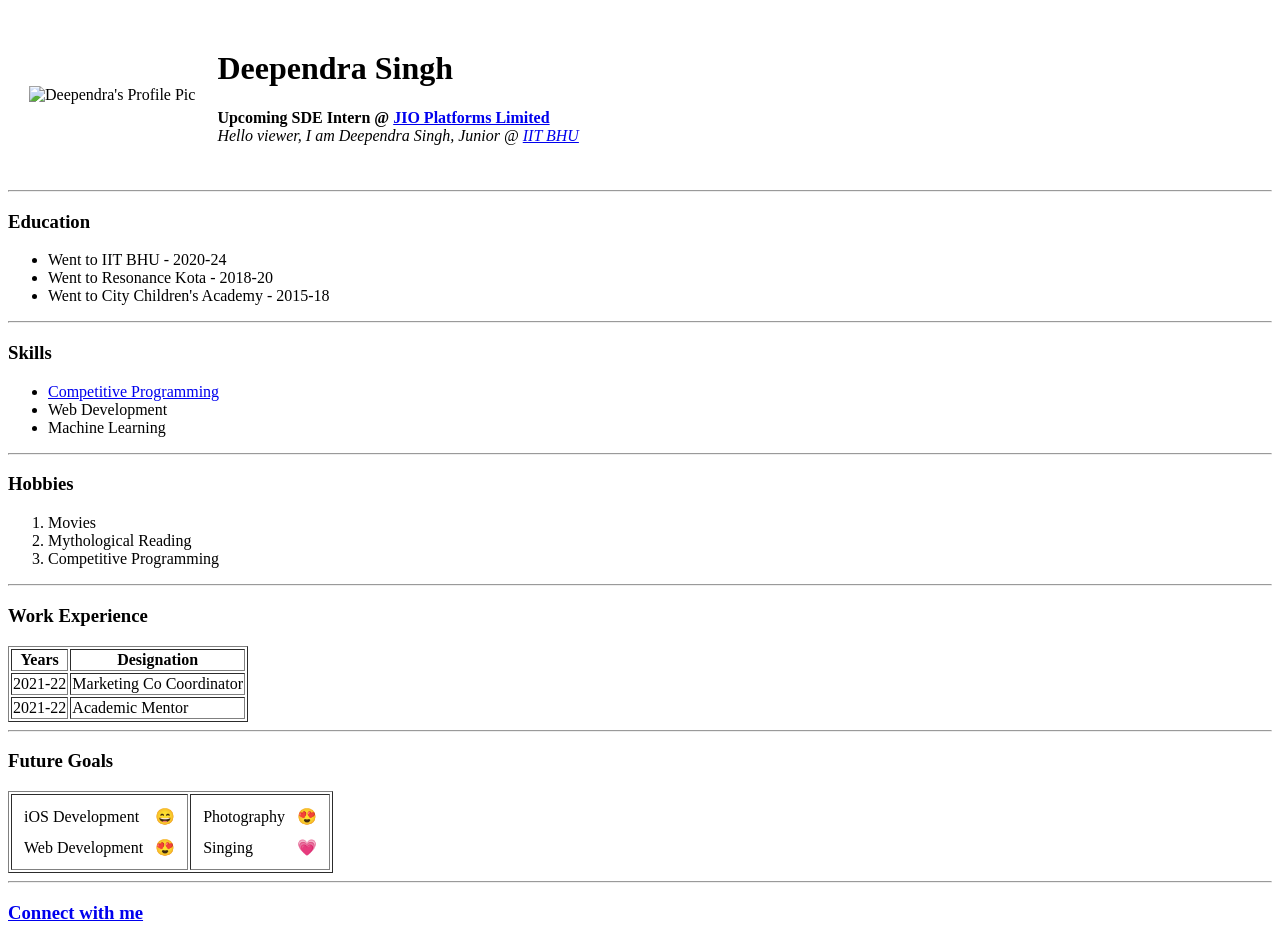
==== index.html @ 47310ad2 "Added initial CV Files" ====
<!DOCTYPE html>
<html lang="en">
<head>
    <meta charset="UTF-8">
    <!-- <meta http-equiv="X-UA-Compatible" content="IE=edge"> -->
    <!-- <meta name="viewport" content="width=device-width, initial-scale=1.0"> -->
    <title>Deependra's Personal Site</title>
</head>
<body>


    <table cellSpacing="20">
        <tr>
            <td>
                <img src="https://media-exp1.licdn.com/dms/image/C4D03AQH-cRXarhasdA/profile-displayphoto-shrink_800_800/0/1655839443995?e=1671667200&v=beta&t=ei8yGhrlKo-r38wbTFPX1SD-MoRyCg77c3kJnidg4No" 
                    alt="Deependra's Profile Pic"
                    width="200"
                    height="200"
                >
            </td>
            <td>
                <h1>Deependra Singh</h1>
                <p> <strong>Upcoming SDE Intern @ <a href="https://www.jio.com/" target="_blank">JIO Platforms Limited</a></strong> <br>
                    <em>Hello viewer, I am Deependra Singh, Junior @ <a href="https://www.iitbhu.ac.in/" target="_blank" >IIT BHU</a></em>
                </p>
            </td>
        </tr>
    </table>


    <hr>
    <h3>Education</h3>
    <p> 
        <ul>
            <li>Went to IIT BHU - 2020-24</li>
            <li>Went to Resonance Kota - 2018-20</li>
            <li>Went to City Children's Academy - 2015-18</li>
        </ul>
    </p>
    <hr>
    <h3>Skills</h3>
    <p>
        <ul>
            <li> <a href="https://codeforces.com/profile/coder_deepu_1037" target="_blank">Competitive Programming</a></li>
            <li>Web Development</li>
            <li>Machine Learning</li>
        </ul>
    </p>
    <hr>
    <h3>Hobbies</h3>
    <p>
        <ol>
            <li>Movies</li>
            <li>Mythological Reading</li>
            <li>Competitive Programming</li>
        </ol>
    </p>
    <hr>
    <h3>Work Experience</h3>
    <table border="1">
        <thead>
            <tr>
                <th>Years</th>
                <th>Designation</th>
            </tr>
        </thead>
        <tbody>
            <tr>
                <td>2021-22</td>
                <td>Marketing Co Coordinator</td>
            </tr>
            <tr>
                <td>2021-22</td>
                <td>Academic Mentor</td>
            </tr>
        </tbody>
    </table>
    <hr>
    <h3>Future Goals</h3>
    <table border="1">
        <tr>
            <td>
                <table cellSpacing="10">
                    <tr>
                        <td>iOS Development</td>
                        <td>&#128516;</td>
                    </tr>
                    <tr>
                        <td>Web Development</td>
                        <td>&#128525</td>
                    </tr>
                </table>
            </td>
            <td>    
                <table cellSpacing="10">
                    <tr>
                        <td>Photography</td>
                        <td>&#128525;</td>
                    </tr>
                    <tr>
                        <td>Singing</td>
                        <td>&#128151</td>
                    </tr>
                </table>
            </td>
        </tr>
    </table>
    <hr>

    


    <h3><a href="contacts.html" target="_blank">Connect with me</a></h3>
</body>
</html>
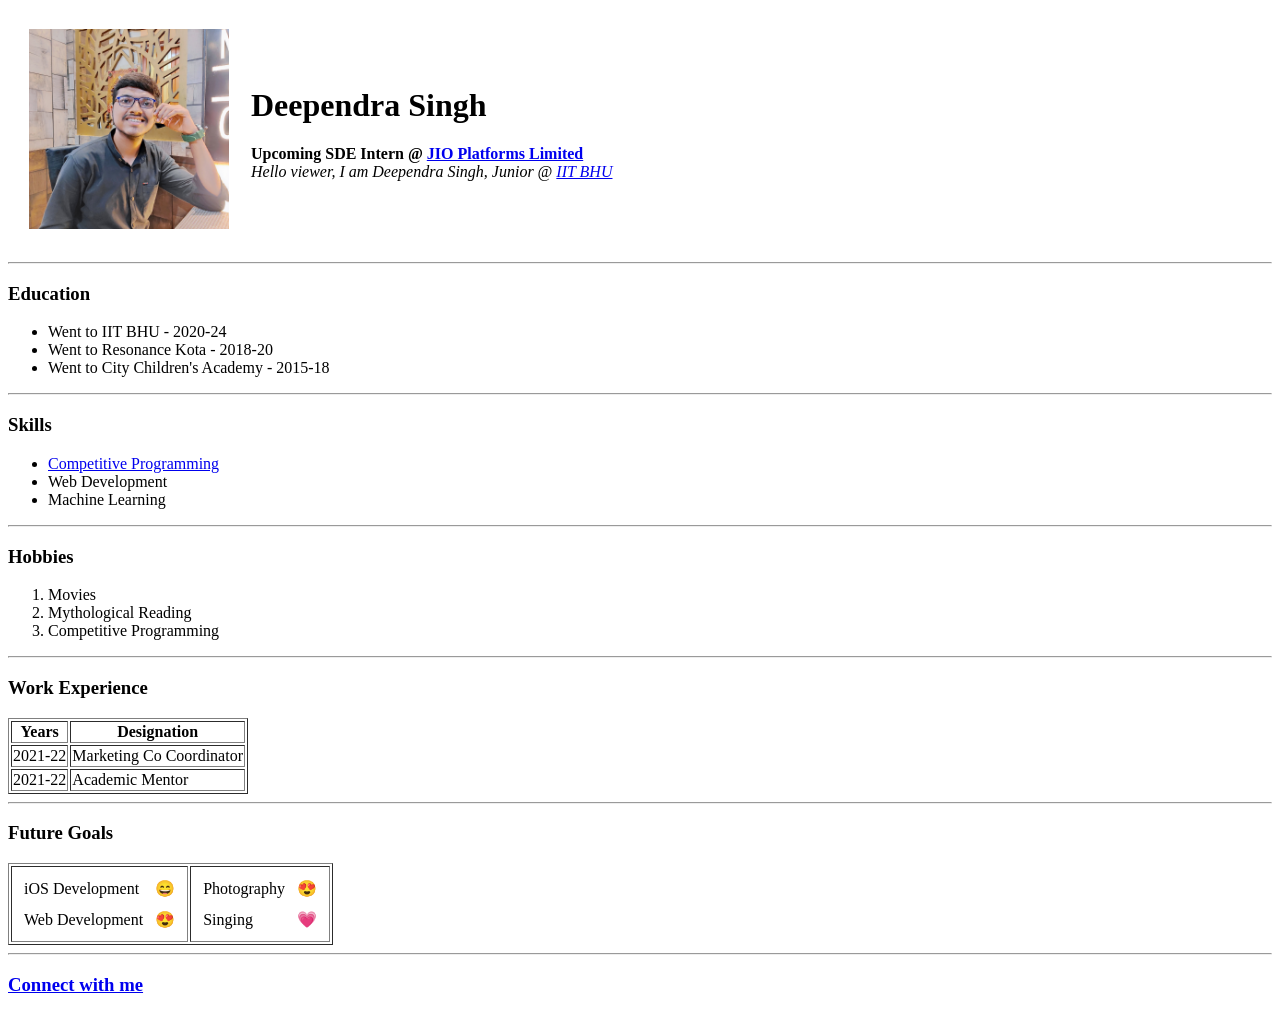
==== commit 7e4845ed: "Update index.html" ====
--- a/index.html
+++ b/index.html
@@ -12,7 +12,7 @@
     <table cellSpacing="20">
         <tr>
             <td>
-                <img src="https://media-exp1.licdn.com/dms/image/C4D03AQH-cRXarhasdA/profile-displayphoto-shrink_800_800/0/1655839443995?e=1671667200&v=beta&t=ei8yGhrlKo-r38wbTFPX1SD-MoRyCg77c3kJnidg4No" 
+                <img src="My photo.jpg" 
                     alt="Deependra's Profile Pic"
                     width="200"
                     height="200"
@@ -112,4 +112,4 @@
 
     <h3><a href="contacts.html" target="_blank">Connect with me</a></h3>
 </body>
-</html>+</html>
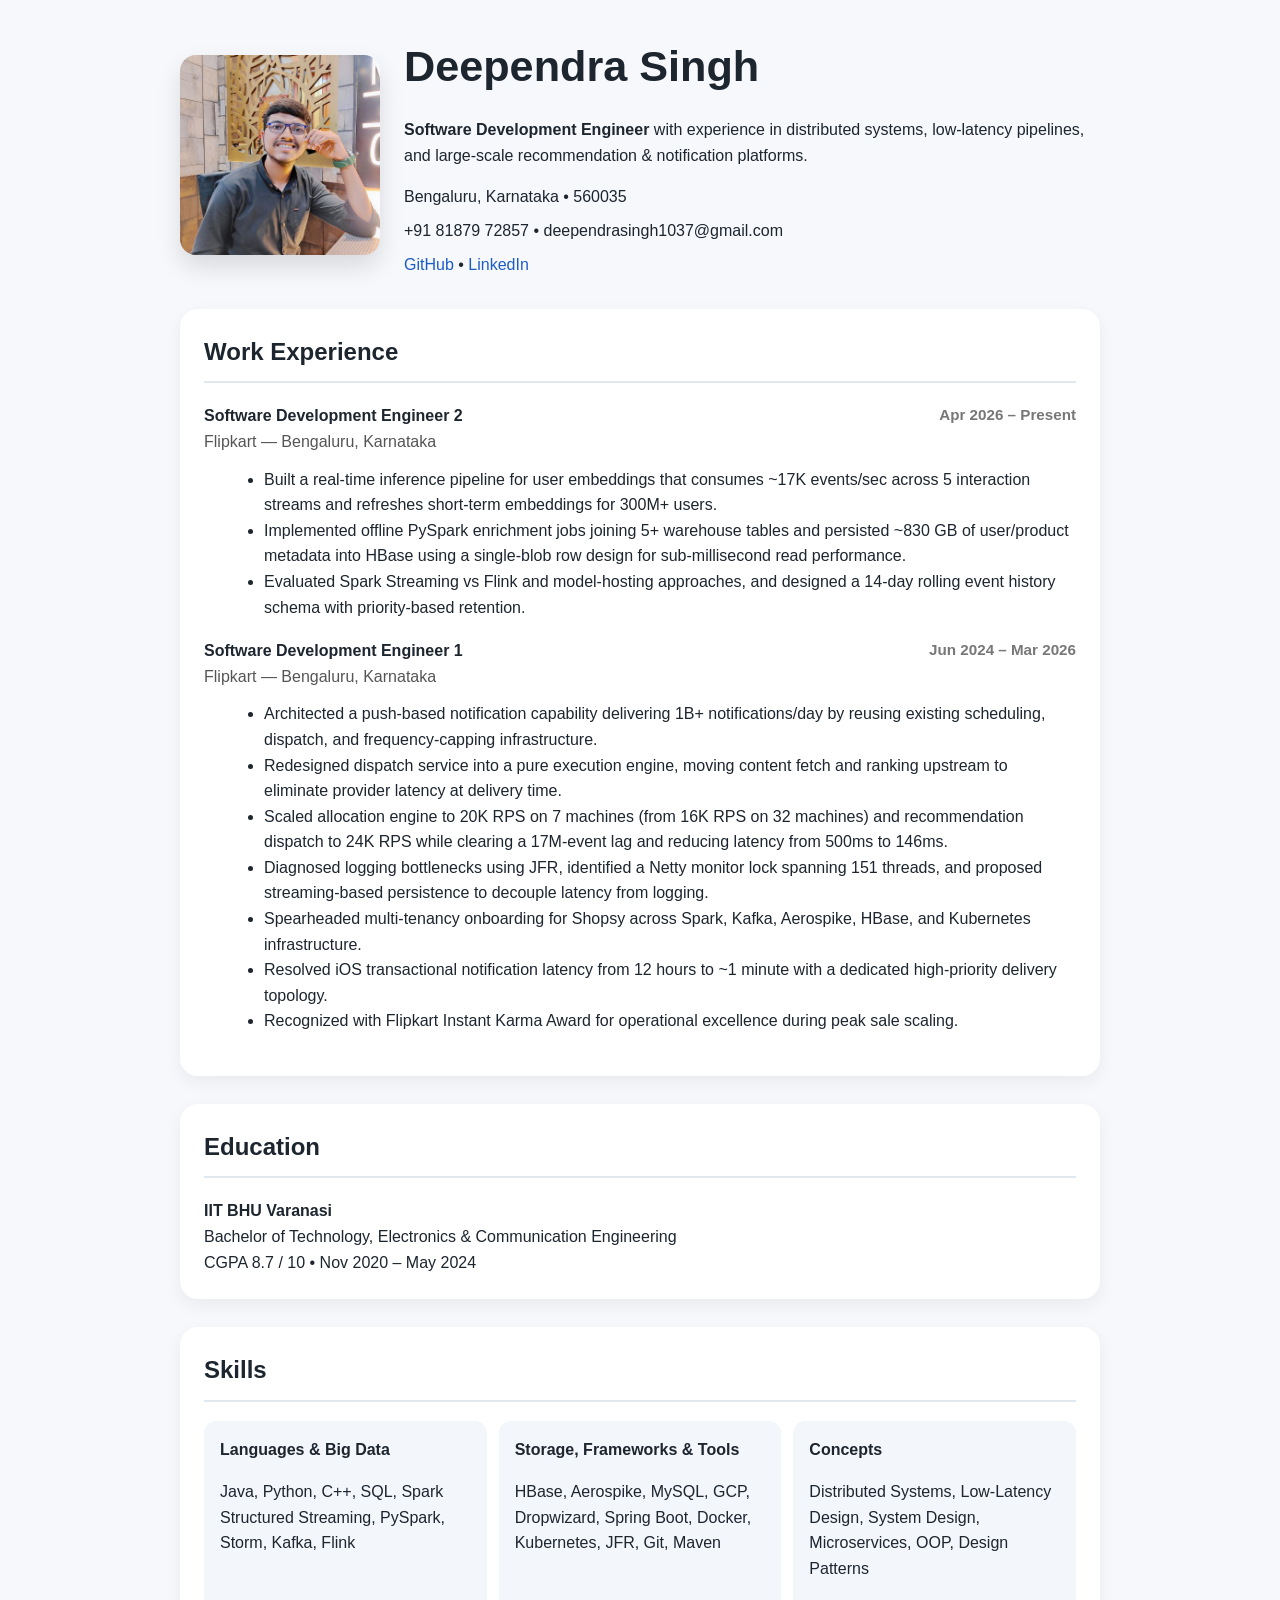
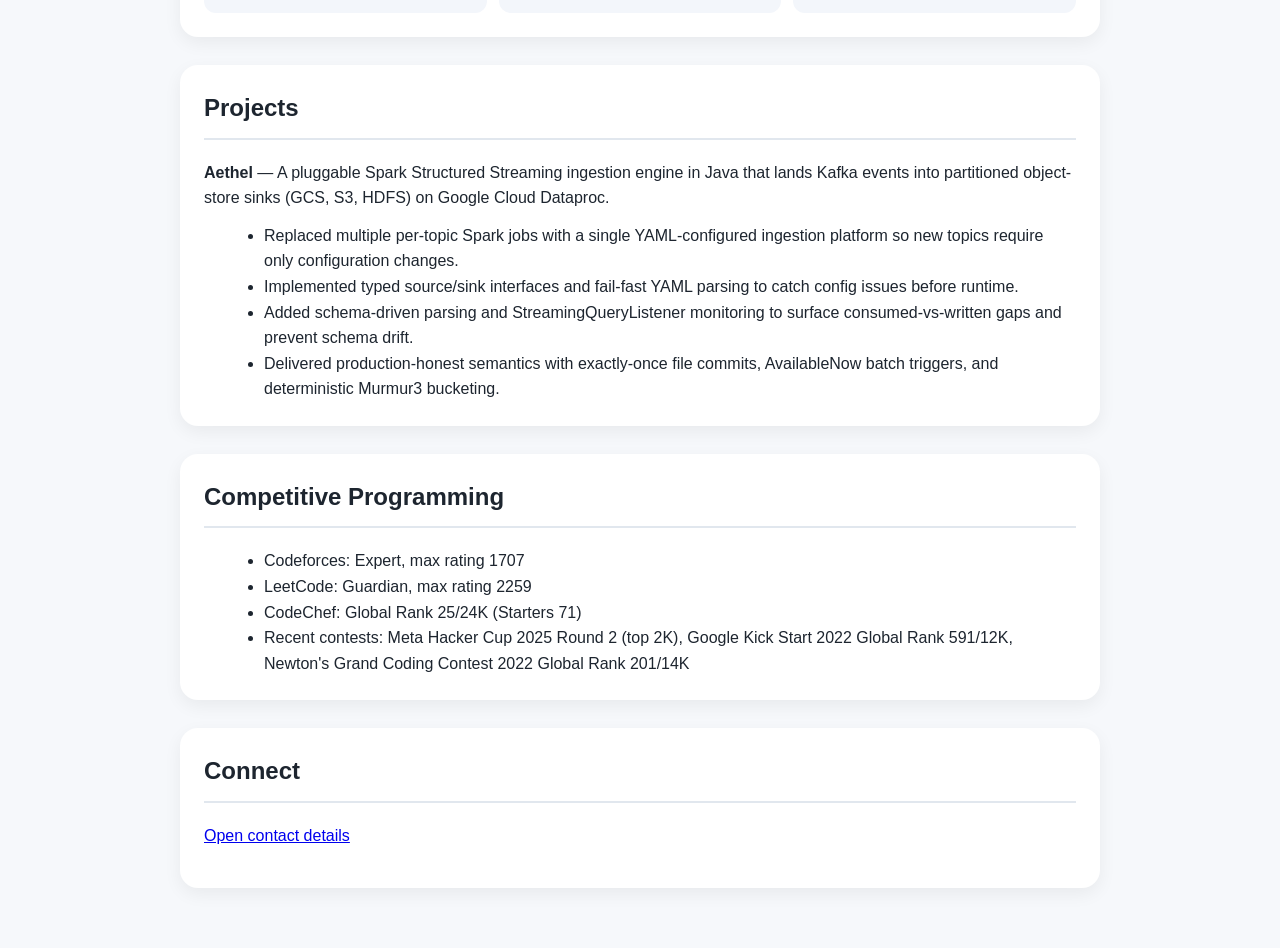
==== commit aa8fc82b: "enriching more details with resume points" ====
--- a/index.html
+++ b/index.html
@@ -2,114 +2,209 @@
 <html lang="en">
 <head>
     <meta charset="UTF-8">
-    <!-- <meta http-equiv="X-UA-Compatible" content="IE=edge"> -->
-    <!-- <meta name="viewport" content="width=device-width, initial-scale=1.0"> -->
-    <title>Deependra's Personal Site</title>
+    <meta name="viewport" content="width=device-width, initial-scale=1.0">
+    <title>Deependra Singh — CV</title>
+    <style>
+        body {
+            font-family: Arial, sans-serif;
+            line-height: 1.6;
+            margin: 0;
+            padding: 0;
+            background: #f6f8fb;
+            color: #1d252f;
+        }
+        .page {
+            max-width: 920px;
+            margin: 0 auto;
+            padding: 32px;
+        }
+        header {
+            display: grid;
+            grid-template-columns: 200px 1fr;
+            gap: 24px;
+            align-items: center;
+            margin-bottom: 32px;
+        }
+        img.profile {
+            width: 200px;
+            height: 200px;
+            object-fit: cover;
+            border-radius: 16px;
+            box-shadow: 0 12px 24px rgba(0,0,0,0.12);
+        }
+        header h1 {
+            margin: 0 0 10px;
+            font-size: 2.7rem;
+        }
+        .contact-list {
+            list-style: none;
+            padding: 0;
+            margin: 12px 0 0;
+            display: grid;
+            gap: 8px;
+        }
+        .contact-list li a {
+            color: #1c5cc7;
+            text-decoration: none;
+        }
+        section {
+            margin-bottom: 28px;
+            background: #ffffff;
+            border-radius: 18px;
+            padding: 24px;
+            box-shadow: 0 6px 18px rgba(0,0,0,0.06);
+        }
+        section h2 {
+            margin-top: 0;
+            border-bottom: 2px solid #e1e7ee;
+            padding-bottom: 10px;
+        }
+        .job {
+            margin-bottom: 18px;
+        }
+        .job-title {
+            display: flex;
+            justify-content: space-between;
+            flex-wrap: wrap;
+            gap: 8px;
+            font-weight: 700;
+        }
+        .job-company {
+            color: #555;
+        }
+        .job-period {
+            color: #777;
+            font-size: 0.95rem;
+        }
+        ul {
+            margin: 12px 0 0 20px;
+        }
+        .skill-grid {
+            display: grid;
+            gap: 12px;
+            grid-template-columns: repeat(auto-fit, minmax(220px, 1fr));
+        }
+        .skill-group {
+            background: #f3f6fb;
+            padding: 16px;
+            border-radius: 12px;
+        }
+        .skill-group h3 {
+            margin-top: 0;
+            font-size: 1rem;
+        }
+        @media (max-width: 760px) {
+            header {
+                grid-template-columns: 1fr;
+            }
+            .job-title {
+                flex-direction: column;
+                align-items: flex-start;
+            }
+        }
+    </style>
 </head>
 <body>
-
-
-    <table cellSpacing="20">
-        <tr>
-            <td>
-                <img src="My photo.jpg" 
-                    alt="Deependra's Profile Pic"
-                    width="200"
-                    height="200"
-                >
-            </td>
-            <td>
+    <div class="page">
+        <header>
+            <img class="profile" src="My photo.jpg" alt="Deependra Singh profile photo">
+            <div>
                 <h1>Deependra Singh</h1>
-                <p> <strong>Upcoming SDE Intern @ <a href="https://www.jio.com/" target="_blank">JIO Platforms Limited</a></strong> <br>
-                    <em>Hello viewer, I am Deependra Singh, Junior @ <a href="https://www.iitbhu.ac.in/" target="_blank" >IIT BHU</a></em>
-                </p>
-            </td>
-        </tr>
-    </table>
-
-
-    <hr>
-    <h3>Education</h3>
-    <p> 
-        <ul>
-            <li>Went to IIT BHU - 2020-24</li>
-            <li>Went to Resonance Kota - 2018-20</li>
-            <li>Went to City Children's Academy - 2015-18</li>
-        </ul>
-    </p>
-    <hr>
-    <h3>Skills</h3>
-    <p>
-        <ul>
-            <li> <a href="https://codeforces.com/profile/coder_deepu_1037" target="_blank">Competitive Programming</a></li>
-            <li>Web Development</li>
-            <li>Machine Learning</li>
-        </ul>
-    </p>
-    <hr>
-    <h3>Hobbies</h3>
-    <p>
-        <ol>
-            <li>Movies</li>
-            <li>Mythological Reading</li>
-            <li>Competitive Programming</li>
-        </ol>
-    </p>
-    <hr>
-    <h3>Work Experience</h3>
-    <table border="1">
-        <thead>
-            <tr>
-                <th>Years</th>
-                <th>Designation</th>
-            </tr>
-        </thead>
-        <tbody>
-            <tr>
-                <td>2021-22</td>
-                <td>Marketing Co Coordinator</td>
-            </tr>
-            <tr>
-                <td>2021-22</td>
-                <td>Academic Mentor</td>
-            </tr>
-        </tbody>
-    </table>
-    <hr>
-    <h3>Future Goals</h3>
-    <table border="1">
-        <tr>
-            <td>
-                <table cellSpacing="10">
-                    <tr>
-                        <td>iOS Development</td>
-                        <td>&#128516;</td>
-                    </tr>
-                    <tr>
-                        <td>Web Development</td>
-                        <td>&#128525</td>
-                    </tr>
-                </table>
-            </td>
-            <td>    
-                <table cellSpacing="10">
-                    <tr>
-                        <td>Photography</td>
-                        <td>&#128525;</td>
-                    </tr>
-                    <tr>
-                        <td>Singing</td>
-                        <td>&#128151</td>
-                    </tr>
-                </table>
-            </td>
-        </tr>
-    </table>
-    <hr>
-
-    
-
-
-    <h3><a href="contacts.html" target="_blank">Connect with me</a></h3>
+                <p><strong>Software Development Engineer</strong> with experience in distributed systems, low-latency pipelines, and large-scale recommendation & notification platforms.</p>
+                <ul class="contact-list">
+                    <li>Bengaluru, Karnataka • 560035</li>
+                    <li>+91 81879 72857 • deependrasingh1037@gmail.com</li>
+                    <li><a href="https://github.com/deependrasingh1037" target="_blank">GitHub</a> • <a href="https://www.linkedin.com/in/deependra-singh-41943715a/" target="_blank">LinkedIn</a></li>
+                </ul>
+            </div>
+        </header>
+
+        <section>
+            <h2>Work Experience</h2>
+            <article class="job">
+                <div class="job-title">
+                    <span>Software Development Engineer 2</span>
+                    <span class="job-period">Apr 2026 – Present</span>
+                </div>
+                <div class="job-company">Flipkart — Bengaluru, Karnataka</div>
+                <ul>
+                    <li>Built a real-time inference pipeline for user embeddings that consumes ~17K events/sec across 5 interaction streams and refreshes short-term embeddings for 300M+ users.</li>
+                    <li>Implemented offline PySpark enrichment jobs joining 5+ warehouse tables and persisted ~830 GB of user/product metadata into HBase using a single-blob row design for sub-millisecond read performance.</li>
+                    <li>Evaluated Spark Streaming vs Flink and model-hosting approaches, and designed a 14-day rolling event history schema with priority-based retention.</li>
+                </ul>
+            </article>
+            <article class="job">
+                <div class="job-title">
+                    <span>Software Development Engineer 1</span>
+                    <span class="job-period">Jun 2024 – Mar 2026</span>
+                </div>
+                <div class="job-company">Flipkart — Bengaluru, Karnataka</div>
+                <ul>
+                    <li>Architected a push-based notification capability delivering 1B+ notifications/day by reusing existing scheduling, dispatch, and frequency-capping infrastructure.</li>
+                    <li>Redesigned dispatch service into a pure execution engine, moving content fetch and ranking upstream to eliminate provider latency at delivery time.</li>
+                    <li>Scaled allocation engine to 20K RPS on 7 machines (from 16K RPS on 32 machines) and recommendation dispatch to 24K RPS while clearing a 17M-event lag and reducing latency from 500ms to 146ms.</li>
+                    <li>Diagnosed logging bottlenecks using JFR, identified a Netty monitor lock spanning 151 threads, and proposed streaming-based persistence to decouple latency from logging.</li>
+                    <li>Spearheaded multi-tenancy onboarding for Shopsy across Spark, Kafka, Aerospike, HBase, and Kubernetes infrastructure.</li>
+                    <li>Resolved iOS transactional notification latency from 12 hours to ~1 minute with a dedicated high-priority delivery topology.</li>
+                    <li>Recognized with Flipkart Instant Karma Award for operational excellence during peak sale scaling.</li>
+                </ul>
+            </article>
+        </section>
+
+        <section>
+            <h2>Education</h2>
+            <div>
+                <strong>IIT BHU Varanasi</strong><br>
+                Bachelor of Technology, Electronics & Communication Engineering<br>
+                CGPA 8.7 / 10 • Nov 2020 – May 2024
+            </div>
+        </section>
+
+        <section>
+            <h2>Skills</h2>
+            <div class="skill-grid">
+                <div class="skill-group">
+                    <h3>Languages & Big Data</h3>
+                    <p>Java, Python, C++, SQL, Spark Structured Streaming, PySpark, Storm, Kafka, Flink</p>
+                </div>
+                <div class="skill-group">
+                    <h3>Storage, Frameworks & Tools</h3>
+                    <p>HBase, Aerospike, MySQL, GCP, Dropwizard, Spring Boot, Docker, Kubernetes, JFR, Git, Maven</p>
+                </div>
+                <div class="skill-group">
+                    <h3>Concepts</h3>
+                    <p>Distributed Systems, Low-Latency Design, System Design, Microservices, OOP, Design Patterns</p>
+                </div>
+            </div>
+        </section>
+
+        <section>
+            <h2>Projects</h2>
+            <article>
+                <strong>Aethel</strong> — A pluggable Spark Structured Streaming ingestion engine in Java that lands Kafka events into partitioned object-store sinks (GCS, S3, HDFS) on Google Cloud Dataproc.
+                <ul>
+                    <li>Replaced multiple per-topic Spark jobs with a single YAML-configured ingestion platform so new topics require only configuration changes.</li>
+                    <li>Implemented typed source/sink interfaces and fail-fast YAML parsing to catch config issues before runtime.</li>
+                    <li>Added schema-driven parsing and StreamingQueryListener monitoring to surface consumed-vs-written gaps and prevent schema drift.</li>
+                    <li>Delivered production-honest semantics with exactly-once file commits, AvailableNow batch triggers, and deterministic Murmur3 bucketing.</li>
+                </ul>
+            </article>
+        </section>
+
+        <section>
+            <h2>Competitive Programming</h2>
+            <ul>
+                <li>Codeforces: Expert, max rating 1707</li>
+                <li>LeetCode: Guardian, max rating 2259</li>
+                <li>CodeChef: Global Rank 25/24K (Starters 71)</li>
+                <li>Recent contests: Meta Hacker Cup 2025 Round 2 (top 2K), Google Kick Start 2022 Global Rank 591/12K, Newton's Grand Coding Contest 2022 Global Rank 201/14K</li>
+            </ul>
+        </section>
+
+        <section>
+            <h2>Connect</h2>
+            <p><a href="contacts.html" target="_blank">Open contact details</a></p>
+        </section>
+    </div>
 </body>
 </html>
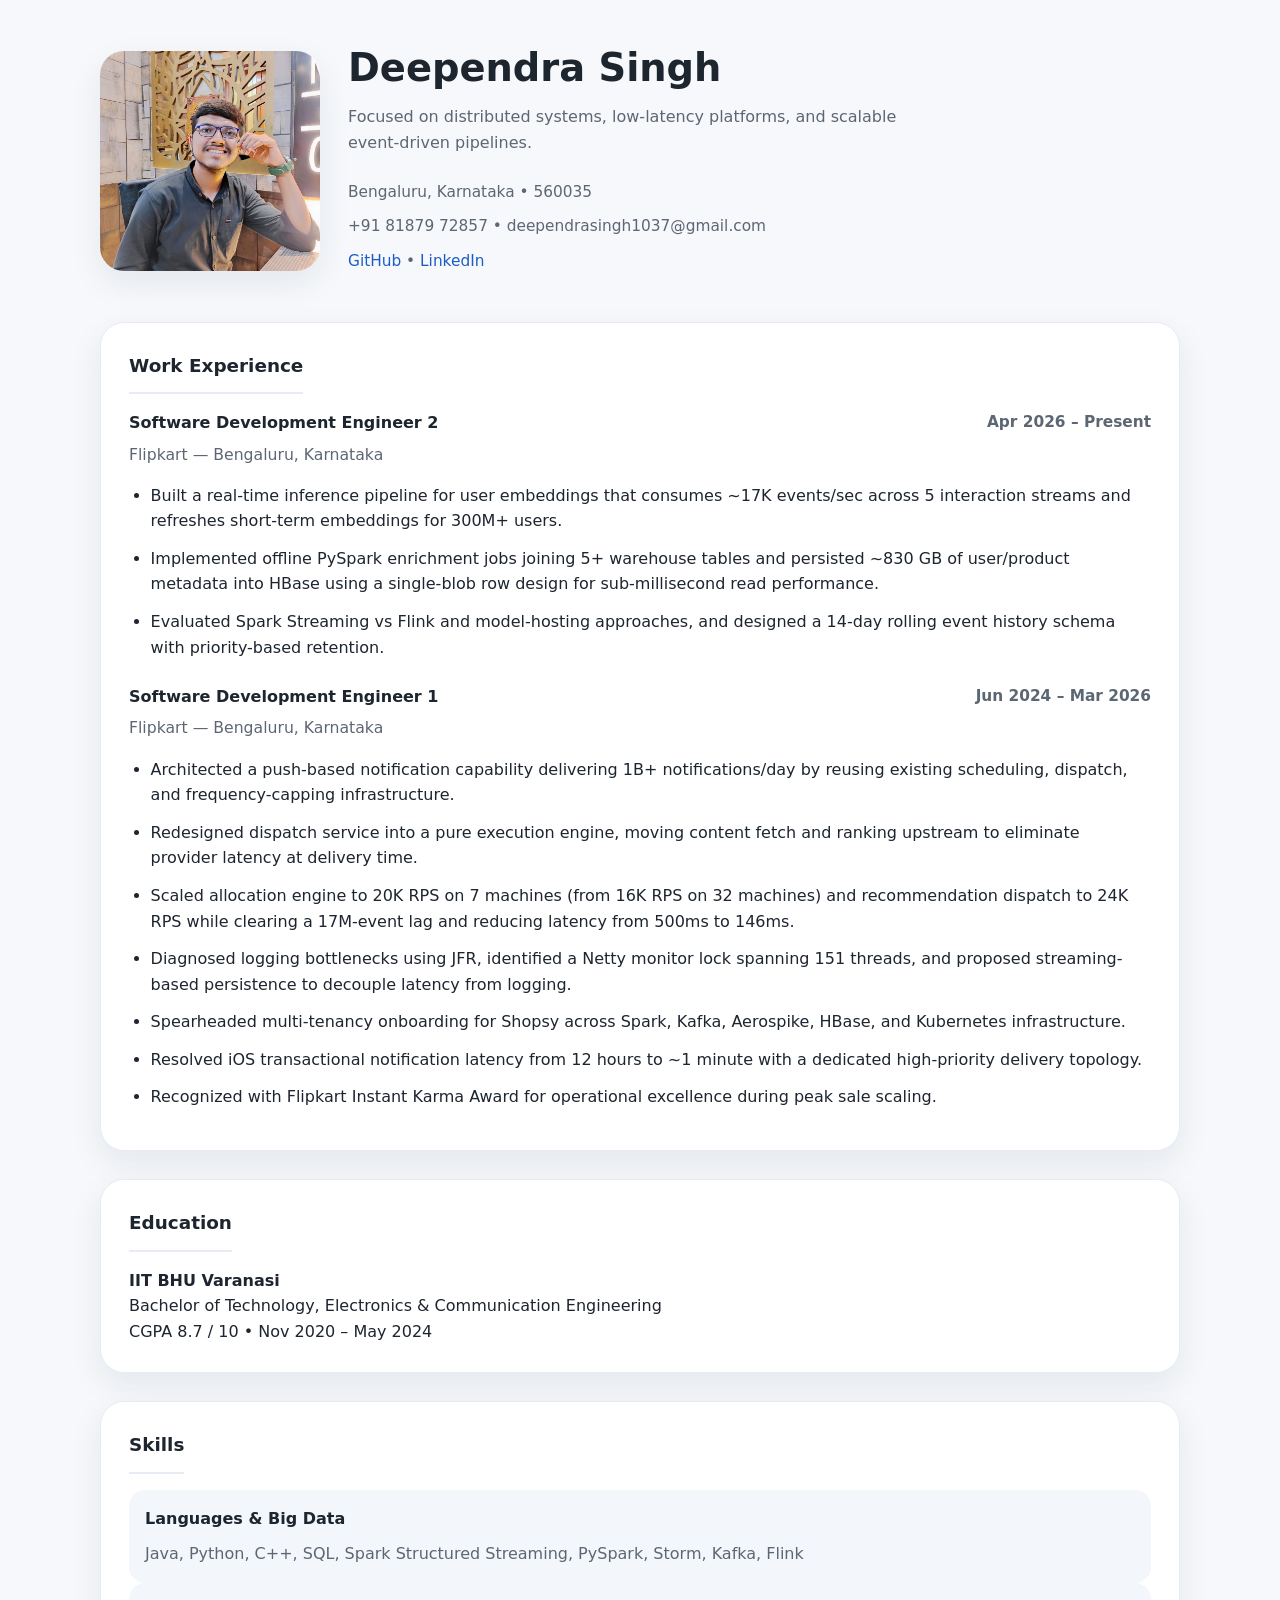
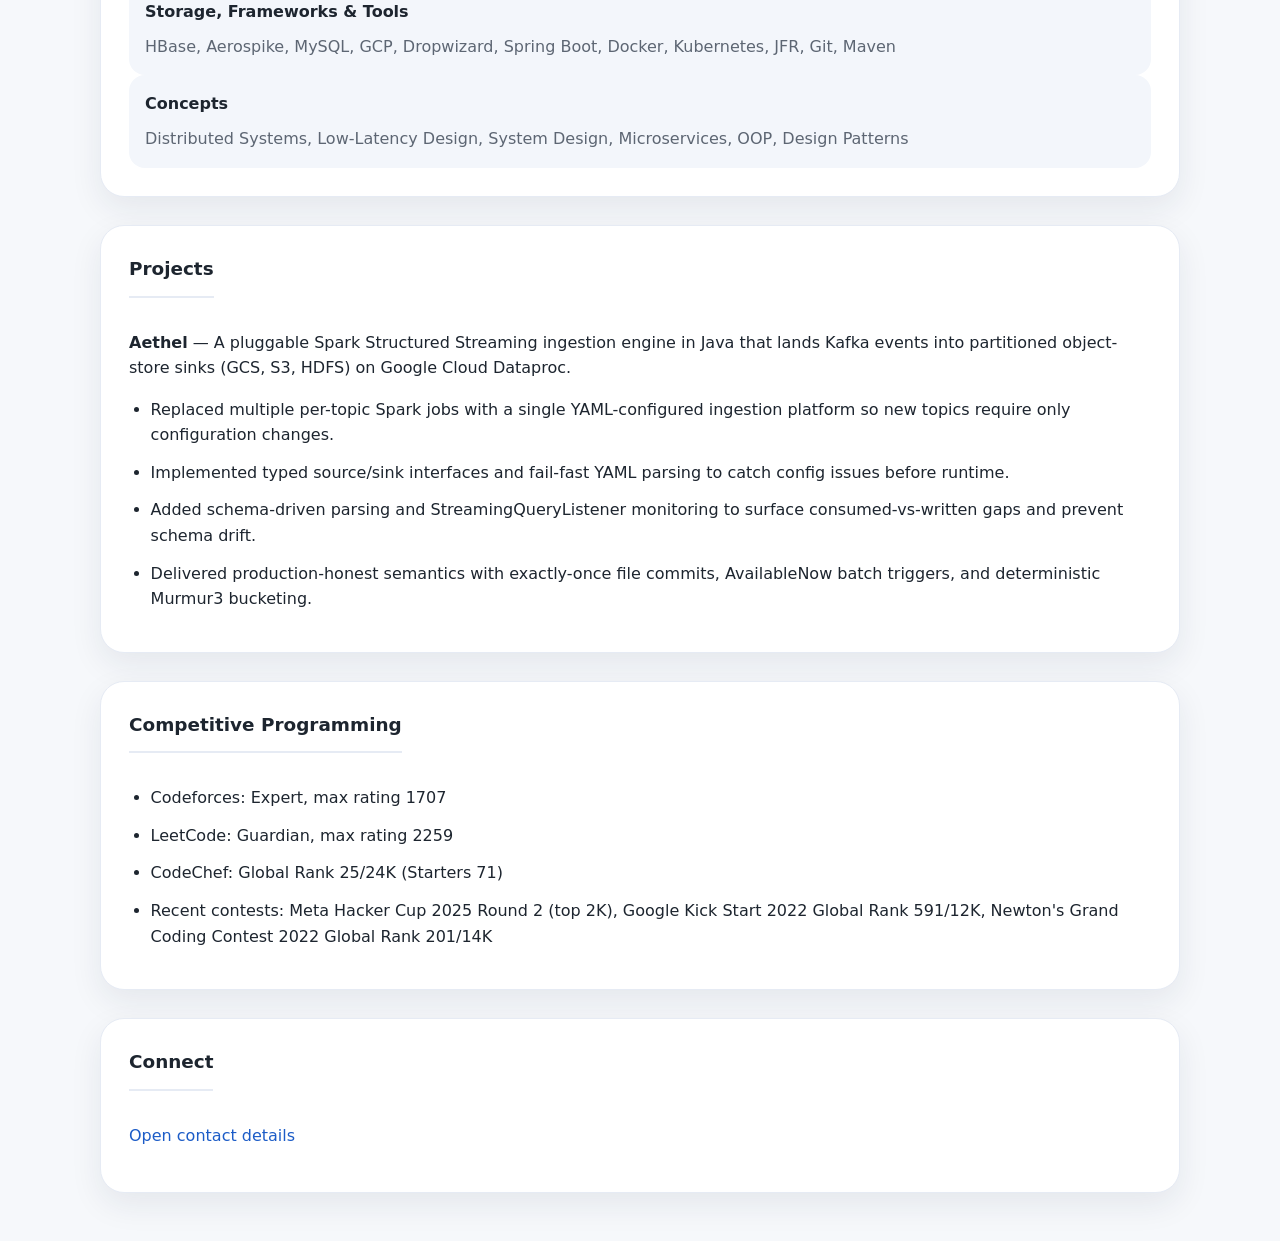
==== commit 66142ad0: "cleaner code" ====
--- a/index.html
+++ b/index.html
@@ -4,207 +4,10 @@
     <meta charset="UTF-8">
     <meta name="viewport" content="width=device-width, initial-scale=1.0">
     <title>Deependra Singh — CV</title>
-    <style>
-        body {
-            font-family: Arial, sans-serif;
-            line-height: 1.6;
-            margin: 0;
-            padding: 0;
-            background: #f6f8fb;
-            color: #1d252f;
-        }
-        .page {
-            max-width: 920px;
-            margin: 0 auto;
-            padding: 32px;
-        }
-        header {
-            display: grid;
-            grid-template-columns: 200px 1fr;
-            gap: 24px;
-            align-items: center;
-            margin-bottom: 32px;
-        }
-        img.profile {
-            width: 200px;
-            height: 200px;
-            object-fit: cover;
-            border-radius: 16px;
-            box-shadow: 0 12px 24px rgba(0,0,0,0.12);
-        }
-        header h1 {
-            margin: 0 0 10px;
-            font-size: 2.7rem;
-        }
-        .contact-list {
-            list-style: none;
-            padding: 0;
-            margin: 12px 0 0;
-            display: grid;
-            gap: 8px;
-        }
-        .contact-list li a {
-            color: #1c5cc7;
-            text-decoration: none;
-        }
-        section {
-            margin-bottom: 28px;
-            background: #ffffff;
-            border-radius: 18px;
-            padding: 24px;
-            box-shadow: 0 6px 18px rgba(0,0,0,0.06);
-        }
-        section h2 {
-            margin-top: 0;
-            border-bottom: 2px solid #e1e7ee;
-            padding-bottom: 10px;
-        }
-        .job {
-            margin-bottom: 18px;
-        }
-        .job-title {
-            display: flex;
-            justify-content: space-between;
-            flex-wrap: wrap;
-            gap: 8px;
-            font-weight: 700;
-        }
-        .job-company {
-            color: #555;
-        }
-        .job-period {
-            color: #777;
-            font-size: 0.95rem;
-        }
-        ul {
-            margin: 12px 0 0 20px;
-        }
-        .skill-grid {
-            display: grid;
-            gap: 12px;
-            grid-template-columns: repeat(auto-fit, minmax(220px, 1fr));
-        }
-        .skill-group {
-            background: #f3f6fb;
-            padding: 16px;
-            border-radius: 12px;
-        }
-        .skill-group h3 {
-            margin-top: 0;
-            font-size: 1rem;
-        }
-        @media (max-width: 760px) {
-            header {
-                grid-template-columns: 1fr;
-            }
-            .job-title {
-                flex-direction: column;
-                align-items: flex-start;
-            }
-        }
-    </style>
+    <link rel="stylesheet" href="styles.css">
 </head>
 <body>
-    <div class="page">
-        <header>
-            <img class="profile" src="My photo.jpg" alt="Deependra Singh profile photo">
-            <div>
-                <h1>Deependra Singh</h1>
-                <p><strong>Software Development Engineer</strong> with experience in distributed systems, low-latency pipelines, and large-scale recommendation & notification platforms.</p>
-                <ul class="contact-list">
-                    <li>Bengaluru, Karnataka • 560035</li>
-                    <li>+91 81879 72857 • deependrasingh1037@gmail.com</li>
-                    <li><a href="https://github.com/deependrasingh1037" target="_blank">GitHub</a> • <a href="https://www.linkedin.com/in/deependra-singh-41943715a/" target="_blank">LinkedIn</a></li>
-                </ul>
-            </div>
-        </header>
-
-        <section>
-            <h2>Work Experience</h2>
-            <article class="job">
-                <div class="job-title">
-                    <span>Software Development Engineer 2</span>
-                    <span class="job-period">Apr 2026 – Present</span>
-                </div>
-                <div class="job-company">Flipkart — Bengaluru, Karnataka</div>
-                <ul>
-                    <li>Built a real-time inference pipeline for user embeddings that consumes ~17K events/sec across 5 interaction streams and refreshes short-term embeddings for 300M+ users.</li>
-                    <li>Implemented offline PySpark enrichment jobs joining 5+ warehouse tables and persisted ~830 GB of user/product metadata into HBase using a single-blob row design for sub-millisecond read performance.</li>
-                    <li>Evaluated Spark Streaming vs Flink and model-hosting approaches, and designed a 14-day rolling event history schema with priority-based retention.</li>
-                </ul>
-            </article>
-            <article class="job">
-                <div class="job-title">
-                    <span>Software Development Engineer 1</span>
-                    <span class="job-period">Jun 2024 – Mar 2026</span>
-                </div>
-                <div class="job-company">Flipkart — Bengaluru, Karnataka</div>
-                <ul>
-                    <li>Architected a push-based notification capability delivering 1B+ notifications/day by reusing existing scheduling, dispatch, and frequency-capping infrastructure.</li>
-                    <li>Redesigned dispatch service into a pure execution engine, moving content fetch and ranking upstream to eliminate provider latency at delivery time.</li>
-                    <li>Scaled allocation engine to 20K RPS on 7 machines (from 16K RPS on 32 machines) and recommendation dispatch to 24K RPS while clearing a 17M-event lag and reducing latency from 500ms to 146ms.</li>
-                    <li>Diagnosed logging bottlenecks using JFR, identified a Netty monitor lock spanning 151 threads, and proposed streaming-based persistence to decouple latency from logging.</li>
-                    <li>Spearheaded multi-tenancy onboarding for Shopsy across Spark, Kafka, Aerospike, HBase, and Kubernetes infrastructure.</li>
-                    <li>Resolved iOS transactional notification latency from 12 hours to ~1 minute with a dedicated high-priority delivery topology.</li>
-                    <li>Recognized with Flipkart Instant Karma Award for operational excellence during peak sale scaling.</li>
-                </ul>
-            </article>
-        </section>
-
-        <section>
-            <h2>Education</h2>
-            <div>
-                <strong>IIT BHU Varanasi</strong><br>
-                Bachelor of Technology, Electronics & Communication Engineering<br>
-                CGPA 8.7 / 10 • Nov 2020 – May 2024
-            </div>
-        </section>
-
-        <section>
-            <h2>Skills</h2>
-            <div class="skill-grid">
-                <div class="skill-group">
-                    <h3>Languages & Big Data</h3>
-                    <p>Java, Python, C++, SQL, Spark Structured Streaming, PySpark, Storm, Kafka, Flink</p>
-                </div>
-                <div class="skill-group">
-                    <h3>Storage, Frameworks & Tools</h3>
-                    <p>HBase, Aerospike, MySQL, GCP, Dropwizard, Spring Boot, Docker, Kubernetes, JFR, Git, Maven</p>
-                </div>
-                <div class="skill-group">
-                    <h3>Concepts</h3>
-                    <p>Distributed Systems, Low-Latency Design, System Design, Microservices, OOP, Design Patterns</p>
-                </div>
-            </div>
-        </section>
-
-        <section>
-            <h2>Projects</h2>
-            <article>
-                <strong>Aethel</strong> — A pluggable Spark Structured Streaming ingestion engine in Java that lands Kafka events into partitioned object-store sinks (GCS, S3, HDFS) on Google Cloud Dataproc.
-                <ul>
-                    <li>Replaced multiple per-topic Spark jobs with a single YAML-configured ingestion platform so new topics require only configuration changes.</li>
-                    <li>Implemented typed source/sink interfaces and fail-fast YAML parsing to catch config issues before runtime.</li>
-                    <li>Added schema-driven parsing and StreamingQueryListener monitoring to surface consumed-vs-written gaps and prevent schema drift.</li>
-                    <li>Delivered production-honest semantics with exactly-once file commits, AvailableNow batch triggers, and deterministic Murmur3 bucketing.</li>
-                </ul>
-            </article>
-        </section>
-
-        <section>
-            <h2>Competitive Programming</h2>
-            <ul>
-                <li>Codeforces: Expert, max rating 1707</li>
-                <li>LeetCode: Guardian, max rating 2259</li>
-                <li>CodeChef: Global Rank 25/24K (Starters 71)</li>
-                <li>Recent contests: Meta Hacker Cup 2025 Round 2 (top 2K), Google Kick Start 2022 Global Rank 591/12K, Newton's Grand Coding Contest 2022 Global Rank 201/14K</li>
-            </ul>
-        </section>
-
-        <section>
-            <h2>Connect</h2>
-            <p><a href="contacts.html" target="_blank">Open contact details</a></p>
-        </section>
-    </div>
+    <div class="page" id="cv-root"></div>
+    <script src="app.js"></script>
 </body>
 </html>
--- a/styles.css
+++ b/styles.css
@@ -0,0 +1,205 @@
+:root {
+    color-scheme: light;
+    --bg: #f6f8fb;
+    --surface: #ffffff;
+    --surface-strong: #f3f6fb;
+    --border: #e6ebf4;
+    --text: #1d252f;
+    --muted: #5d6673;
+    --primary: #1c5cc7;
+    --shadow: 0 12px 32px rgba(23, 38, 63, 0.08);
+}
+
+* {
+    box-sizing: border-box;
+}
+
+html {
+    scroll-behavior: smooth;
+}
+
+body {
+    margin: 0;
+    min-height: 100vh;
+    font-family: Inter, system-ui, -apple-system, BlinkMacSystemFont, "Segoe UI", sans-serif;
+    line-height: 1.6;
+    background: var(--bg);
+    color: var(--text);
+}
+
+img {
+    max-width: 100%;
+    display: block;
+}
+
+a {
+    color: var(--primary);
+    text-decoration: none;
+}
+
+a:hover,
+a:focus {
+    text-decoration: underline;
+}
+
+.page {
+    width: min(1080px, calc(100% - 2rem));
+    margin: 0 auto;
+    padding: 2rem 0 3rem;
+}
+
+.site-header {
+    display: grid;
+    grid-template-columns: 220px minmax(0, 1fr);
+    gap: 1.75rem;
+    align-items: center;
+    margin-bottom: 2rem;
+}
+
+.profile-card {
+    border-radius: 24px;
+    overflow: hidden;
+    background: var(--surface);
+    box-shadow: var(--shadow);
+}
+
+.profile-image {
+    width: 100%;
+    height: 100%;
+    aspect-ratio: 1 / 1;
+    object-fit: cover;
+}
+
+.profile-summary {
+    padding: 1rem 0;
+}
+
+.profile-summary h1 {
+    margin: 0;
+    font-size: clamp(2rem, 3vw, 3rem);
+    line-height: 1.05;
+}
+
+.profile-summary p {
+    margin: 1rem 0 0;
+    max-width: 56ch;
+    color: var(--muted);
+}
+
+.contact-list {
+    list-style: none;
+    padding: 0;
+    margin: 1.5rem 0 0;
+    display: grid;
+    gap: 0.65rem;
+}
+
+.contact-list li {
+    color: var(--muted);
+    font-size: 0.96rem;
+}
+
+.section-card {
+    background: var(--surface);
+    border-radius: 24px;
+    border: 1px solid var(--border);
+    padding: 1.75rem;
+    box-shadow: var(--shadow);
+    margin-bottom: 1.75rem;
+}
+
+.section-card:last-of-type {
+    margin-bottom: 0;
+}
+
+.section-title {
+    margin: 0 0 1rem;
+    display: inline-block;
+    font-size: 1.15rem;
+    font-weight: 700;
+    border-bottom: 2px solid var(--border);
+    padding-bottom: 0.75rem;
+}
+
+.job-item + .job-item {
+    margin-top: 1.5rem;
+}
+
+.job-headline {
+    display: flex;
+    justify-content: space-between;
+    align-items: flex-start;
+    flex-wrap: wrap;
+    gap: 0.75rem;
+    font-weight: 700;
+}
+
+.job-headline span:last-child {
+    color: var(--muted);
+    font-size: 0.96rem;
+}
+
+.job-company {
+    margin: 0.35rem 0 0;
+    color: var(--muted);
+    font-size: 0.98rem;
+}
+
+.list-clean {
+    margin: 1rem 0 0;
+    padding-left: 1.35rem;
+}
+
+.list-clean li {
+    margin-bottom: 0.75rem;
+}
+
+.info {
+    display: grid;
+    gap: 0.75rem;
+    padding: 0;
+}
+
+.skill-grid {
+    display: grid;
+    gap: 1rem;
+    grid-template-columns: repeat(auto-fit, minmax(220px, 1fr));
+}
+
+.skill-group {
+    background: var(--surface-strong);
+    border-radius: 16px;
+    padding: 1rem;
+}
+
+.skill-group h3 {
+    margin: 0 0 0.6rem;
+    font-size: 1rem;
+}
+
+.skill-group p {
+    margin: 0;
+    color: var(--muted);
+}
+
+.card-inline-link {
+    padding: 0.9rem 1rem;
+    border-radius: 14px;
+    background: var(--surface-strong);
+    display: inline-flex;
+    align-items: center;
+    gap: 0.5rem;
+    color: var(--primary);
+    font-weight: 700;
+}
+
+@media (max-width: 760px) {
+    .site-header {
+        grid-template-columns: 1fr;
+    }
+
+    .job-headline {
+        flex-direction: column;
+        align-items: flex-start;
+    }
+}
